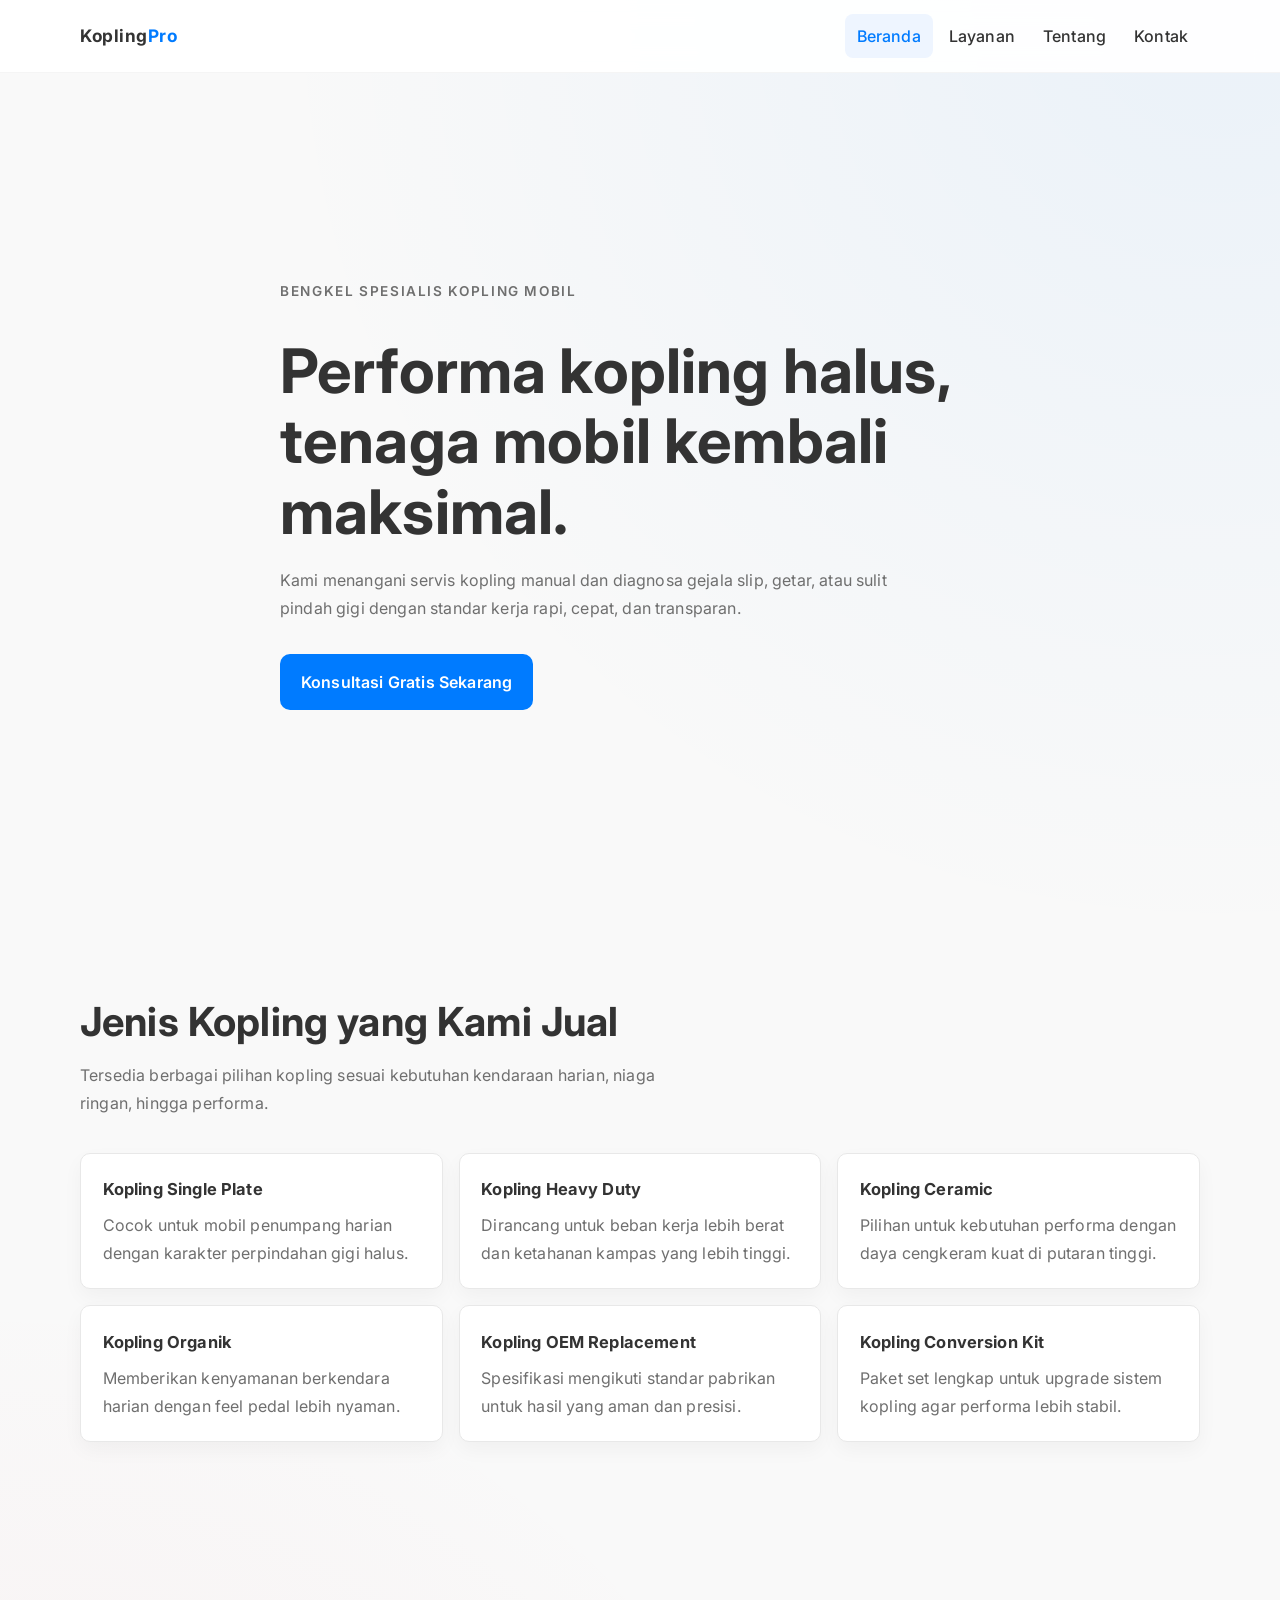
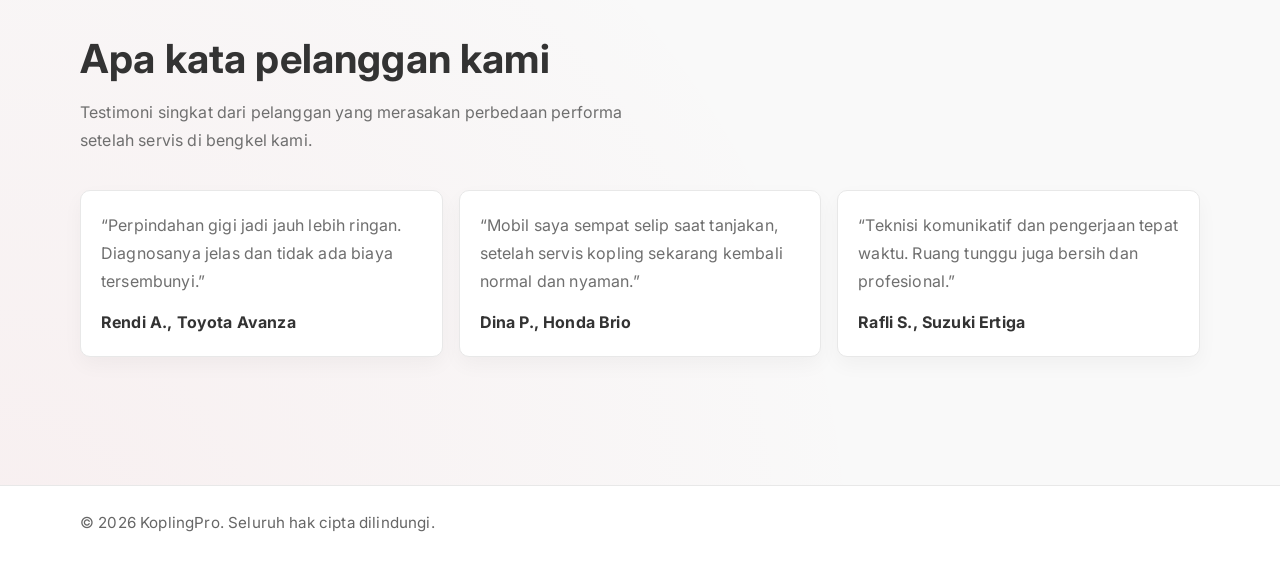
==== index.html @ 07fee78d "first commit" ====
<!doctype html>
<html lang="id">
  <head>
    <meta charset="UTF-8" />
    <meta name="viewport" content="width=device-width, initial-scale=1.0" />
    <meta
      name="description"
      content="Bengkel spesialis kopling mobil dengan teknisi berpengalaman, diagnosa akurat, dan proses pengerjaan transparan."
    />
    <title>Bengkel Kopling Pro | Beranda</title>
    <link rel="stylesheet" href="style.css" />
  </head>
  <body>
    <header class="site-header">
      <div class="container nav">
        <a class="logo" href="index.html">Kopling<span>Pro</span></a>
        <button class="nav-toggle" aria-label="Buka menu" aria-expanded="false">
          <span class="hamburger"></span>
        </button>
        <ul class="nav-menu">
          <li><a class="active" href="index.html">Beranda</a></li>
          <li><a href="layanan.html">Layanan</a></li>
          <li><a href="tentang.html">Tentang</a></li>
          <li><a href="kontak.html">Kontak</a></li>
        </ul>
      </div>
    </header>

    <main>
      <section class="hero">
        <div class="container hero-content">
          <p class="eyebrow">Bengkel Spesialis Kopling Mobil</p>
          <h1>Performa kopling halus, tenaga mobil kembali maksimal.</h1>
          <p>
            Kami menangani servis kopling manual dan diagnosa gejala slip, getar, atau sulit pindah gigi dengan
            standar kerja rapi, cepat, dan transparan.
          </p>
          <a class="btn btn-primary" href="kontak.html">Konsultasi Gratis Sekarang</a>
        </div>
      </section>

      <section class="page-section">
        <div class="container">
          <h2 class="section-title">Jenis Kopling yang Kami Jual</h2>
          <p class="section-intro">
            Tersedia berbagai pilihan kopling sesuai kebutuhan kendaraan harian, niaga ringan, hingga performa.
          </p>
          <div class="grid clutch-grid">
            <article class="clutch-card">
              <h3>Kopling Single Plate</h3>
              <p>Cocok untuk mobil penumpang harian dengan karakter perpindahan gigi halus.</p>
            </article>
            <article class="clutch-card">
              <h3>Kopling Heavy Duty</h3>
              <p>Dirancang untuk beban kerja lebih berat dan ketahanan kampas yang lebih tinggi.</p>
            </article>
            <article class="clutch-card">
              <h3>Kopling Ceramic</h3>
              <p>Pilihan untuk kebutuhan performa dengan daya cengkeram kuat di putaran tinggi.</p>
            </article>
            <article class="clutch-card">
              <h3>Kopling Organik</h3>
              <p>Memberikan kenyamanan berkendara harian dengan feel pedal lebih nyaman.</p>
            </article>
            <article class="clutch-card">
              <h3>Kopling OEM Replacement</h3>
              <p>Spesifikasi mengikuti standar pabrikan untuk hasil yang aman dan presisi.</p>
            </article>
            <article class="clutch-card">
              <h3>Kopling Conversion Kit</h3>
              <p>Paket set lengkap untuk upgrade sistem kopling agar performa lebih stabil.</p>
            </article>
          </div>
        </div>
      </section>

      <section class="page-section">
        <div class="container">
          <h2 class="section-title">Apa kata pelanggan kami</h2>
          <p class="section-intro">
            Testimoni singkat dari pelanggan yang merasakan perbedaan performa setelah servis di bengkel kami.
          </p>
          <div class="grid testimonial-grid">
            <article class="testimonial-card">
              <p>
                “Perpindahan gigi jadi jauh lebih ringan. Diagnosanya jelas dan tidak ada biaya tersembunyi.”
              </p>
              <h3>Rendi A., Toyota Avanza</h3>
            </article>
            <article class="testimonial-card">
              <p>
                “Mobil saya sempat selip saat tanjakan, setelah servis kopling sekarang kembali normal dan nyaman.”
              </p>
              <h3>Dina P., Honda Brio</h3>
            </article>
            <article class="testimonial-card">
              <p>
                “Teknisi komunikatif dan pengerjaan tepat waktu. Ruang tunggu juga bersih dan profesional.”
              </p>
              <h3>Rafli S., Suzuki Ertiga</h3>
            </article>
          </div>
        </div>
      </section>
    </main>

    <footer class="site-footer">
      <div class="container">&copy; <span id="year"></span> KoplingPro. Seluruh hak cipta dilindungi.</div>
    </footer>

    <script src="script.js"></script>
  </body>
</html>
---- style.css ----
@import url('https://fonts.googleapis.com/css2?family=Inter:wght@400;500;600;700&display=swap');

:root {
  --bg: #f9f9f9;
  --surface: #ffffff;
  --text: #333333;
  --muted: #6f6f6f;
  --border: #e8e8e8;
  --accent: #007bff;
  --accent-alt: #dc3545;
  --radius: 10px;
  --shadow-soft: 0 8px 20px rgba(0, 0, 0, 0.04);
  --container: 1120px;
}

* {
  box-sizing: border-box;
  margin: 0;
  padding: 0;
}

html {
  scroll-behavior: smooth;
}

body {
  font-family: 'Inter', sans-serif;
  background: radial-gradient(circle at 95% 0%, rgba(0, 123, 255, 0.06), transparent 38%),
    radial-gradient(circle at 0% 100%, rgba(220, 53, 69, 0.05), transparent 35%),
    var(--bg);
  color: var(--text);
  line-height: 1.75;
  letter-spacing: 0.01em;
}

img {
  max-width: 100%;
  display: block;
}

a {
  color: inherit;
  text-decoration: none;
}

.container {
  width: min(100% - 2.5rem, var(--container));
  margin-inline: auto;
}

.site-header {
  position: sticky;
  top: 0;
  z-index: 50;
  background: rgba(255, 255, 255, 0.92);
  backdrop-filter: blur(12px);
  border-bottom: 1px solid rgba(0, 0, 0, 0.04);
}

.nav {
  min-height: 72px;
  display: flex;
  align-items: center;
  justify-content: space-between;
}

.logo {
  font-size: 1.08rem;
  font-weight: 700;
  letter-spacing: 0.03em;
}

.logo span {
  color: var(--accent);
}

.nav-toggle {
  width: 44px;
  height: 44px;
  border: 0;
  border-radius: 8px;
  background: transparent;
  display: grid;
  place-items: center;
  cursor: pointer;
}

.hamburger,
.hamburger::before,
.hamburger::after {
  width: 22px;
  height: 2px;
  border-radius: 2px;
  background: var(--text);
  transition: transform 0.25s ease;
  content: '';
  display: block;
}

.hamburger {
  position: relative;
}

.hamburger::before {
  position: absolute;
  transform: translateY(-7px);
}

.hamburger::after {
  position: absolute;
  transform: translateY(7px);
}

.nav-toggle[aria-expanded='true'] .hamburger {
  background: transparent;
}

.nav-toggle[aria-expanded='true'] .hamburger::before {
  transform: rotate(45deg);
}

.nav-toggle[aria-expanded='true'] .hamburger::after {
  transform: rotate(-45deg);
}

.nav-menu {
  position: fixed;
  top: 72px;
  left: 0;
  right: 0;
  background: rgba(255, 255, 255, 0.98);
  border-bottom: 1px solid var(--border);
  list-style: none;
  padding: 1.1rem 1.25rem 1.4rem;
  display: grid;
  gap: 0.45rem;
  transform: translateY(-130%);
  transition: transform 0.3s ease;
}

.nav-menu.is-open {
  transform: translateY(0);
}

.nav-menu a {
  display: block;
  padding: 0.7rem 0.8rem;
  border-radius: 8px;
  font-weight: 500;
}

.nav-menu a:hover {
  background: #f4f8ff;
  color: var(--accent);
}

.nav-menu a.active {
  background: #eef5ff;
  color: var(--accent);
}

.page-section {
  padding: 4.75rem 0;
}

.section-title {
  font-size: clamp(1.75rem, 2.2vw + 1rem, 2.5rem);
  line-height: 1.25;
  margin-bottom: 0.85rem;
}

.section-intro {
  max-width: 58ch;
  color: var(--muted);
  margin-bottom: 2.25rem;
}

.hero {
  min-height: calc(100vh - 72px);
  display: grid;
  place-items: center;
  padding: 4rem 0 3rem;
}

.hero-content {
  max-width: 720px;
}

.eyebrow {
  font-size: 0.85rem;
  font-weight: 600;
  letter-spacing: 0.12em;
  text-transform: uppercase;
  color: var(--accent);
  margin-bottom: 0.8rem;
}

.hero h1 {
  font-size: clamp(2.1rem, 4.8vw, 4rem);
  line-height: 1.15;
  margin-bottom: 1.15rem;
}

.hero p {
  color: var(--muted);
  max-width: 62ch;
  margin-bottom: 2rem;
}

.btn {
  display: inline-flex;
  align-items: center;
  justify-content: center;
  min-height: 48px;
  padding: 0.82rem 1.25rem;
  border: 1px solid transparent;
  border-radius: 10px;
  font-weight: 600;
  transition: transform 0.2s ease, box-shadow 0.2s ease, background-color 0.2s ease;
}

.btn-primary {
  background: var(--accent);
  color: #ffffff;
}

.btn-primary:hover {
  transform: translateY(-1px);
  box-shadow: 0 10px 20px rgba(0, 123, 255, 0.2);
}

.grid {
  display: grid;
  gap: 1rem;
}

.testimonial-card,
.service-card,
.info-card,
.clutch-card {
  background: var(--surface);
  border: 1px solid var(--border);
  border-radius: var(--radius);
  padding: 1.25rem;
  box-shadow: var(--shadow-soft);
}

.clutch-card {
  padding: 1.35rem;
}

.clutch-card h3 {
  font-size: 1.03rem;
  margin-bottom: 0.42rem;
}

.clutch-card p {
  color: var(--muted);
}

.testimonial-card p {
  color: var(--muted);
  margin-bottom: 0.85rem;
}

.testimonial-card h3 {
  font-size: 1rem;
}

.service-card {
  padding: 1.4rem;
}

.service-card .icon-wrap {
  width: 48px;
  height: 48px;
  border-radius: 12px;
  border: 1px solid #d9e6ff;
  display: grid;
  place-items: center;
  margin-bottom: 1rem;
  color: var(--accent);
}

.service-card h3 {
  margin-bottom: 0.45rem;
  font-size: 1.05rem;
}

.service-card p {
  color: var(--muted);
}

.about-layout {
  display: grid;
  gap: 1rem;
}

.visual-placeholder {
  min-height: 280px;
  border-radius: var(--radius);
  border: 1px dashed #d6d6d6;
  background: linear-gradient(145deg, #ffffff, #f3f5f7);
  display: grid;
  place-items: center;
  text-align: center;
  padding: 1.2rem;
  color: #7b7b7b;
}

.visual-placeholder h3 {
  font-size: 1.25rem;
  color: #555555;
}

.contact-wrap {
  max-width: 760px;
}

.form-group {
  margin-bottom: 1.15rem;
}

label {
  display: block;
  font-weight: 500;
  margin-bottom: 0.4rem;
}

input,
textarea {
  width: 100%;
  border: 1px solid var(--border);
  border-radius: 8px;
  padding: 0.85rem 0.9rem;
  font: inherit;
  background: #fff;
  transition: border-color 0.2s ease, box-shadow 0.2s ease;
}

input:focus,
textarea:focus {
  outline: none;
  border-color: var(--accent);
  box-shadow: 0 0 0 3px rgba(0, 123, 255, 0.14);
}

textarea {
  min-height: 150px;
  resize: vertical;
}

.btn-block {
  width: 100%;
}

.note {
  margin-top: 0.9rem;
  color: var(--muted);
  font-size: 0.95rem;
}

.site-footer {
  border-top: 1px solid var(--border);
  padding: 1.5rem 0 2rem;
  margin-top: 2rem;
  color: #666666;
  font-size: 0.95rem;
  background: #ffffff;
}

@media (min-width: 760px) {
  .nav-toggle {
    display: none;
  }

  .nav-menu {
    position: static;
    transform: none;
    border: 0;
    background: transparent;
    padding: 0;
    display: flex;
    align-items: center;
    gap: 0.25rem;
  }

  .nav-menu a {
    padding: 0.52rem 0.75rem;
  }

  .grid.testimonial-grid {
    grid-template-columns: repeat(3, minmax(0, 1fr));
  }

  .grid.service-grid {
    grid-template-columns: repeat(2, minmax(0, 1fr));
  }

  .grid.clutch-grid {
    grid-template-columns: repeat(2, minmax(0, 1fr));
  }

  .about-layout {
    grid-template-columns: 1.2fr 1fr;
    align-items: center;
  }
}

@media (min-width: 1024px) {
  .page-section {
    padding: 6rem 0;
  }

  .grid.service-grid {
    grid-template-columns: repeat(3, minmax(0, 1fr));
  }

  .grid.clutch-grid {
    grid-template-columns: repeat(3, minmax(0, 1fr));
  }
}
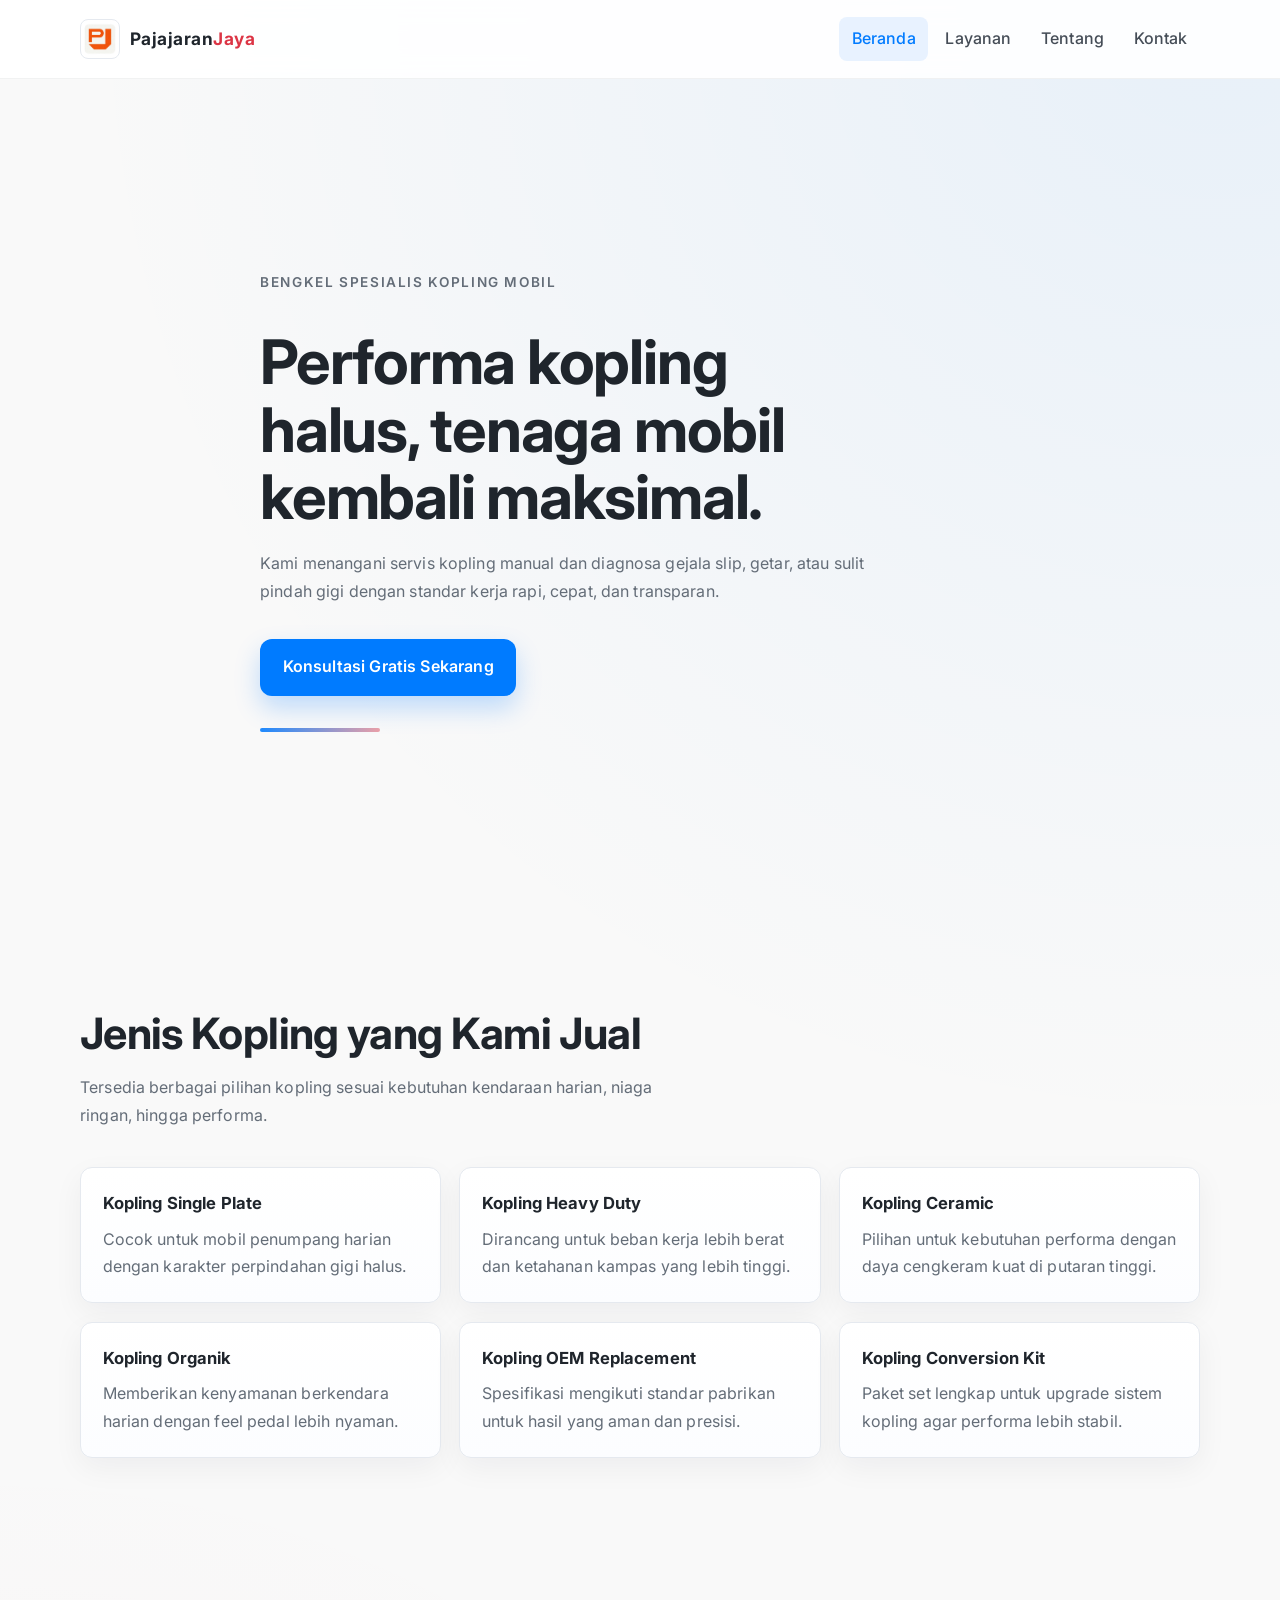
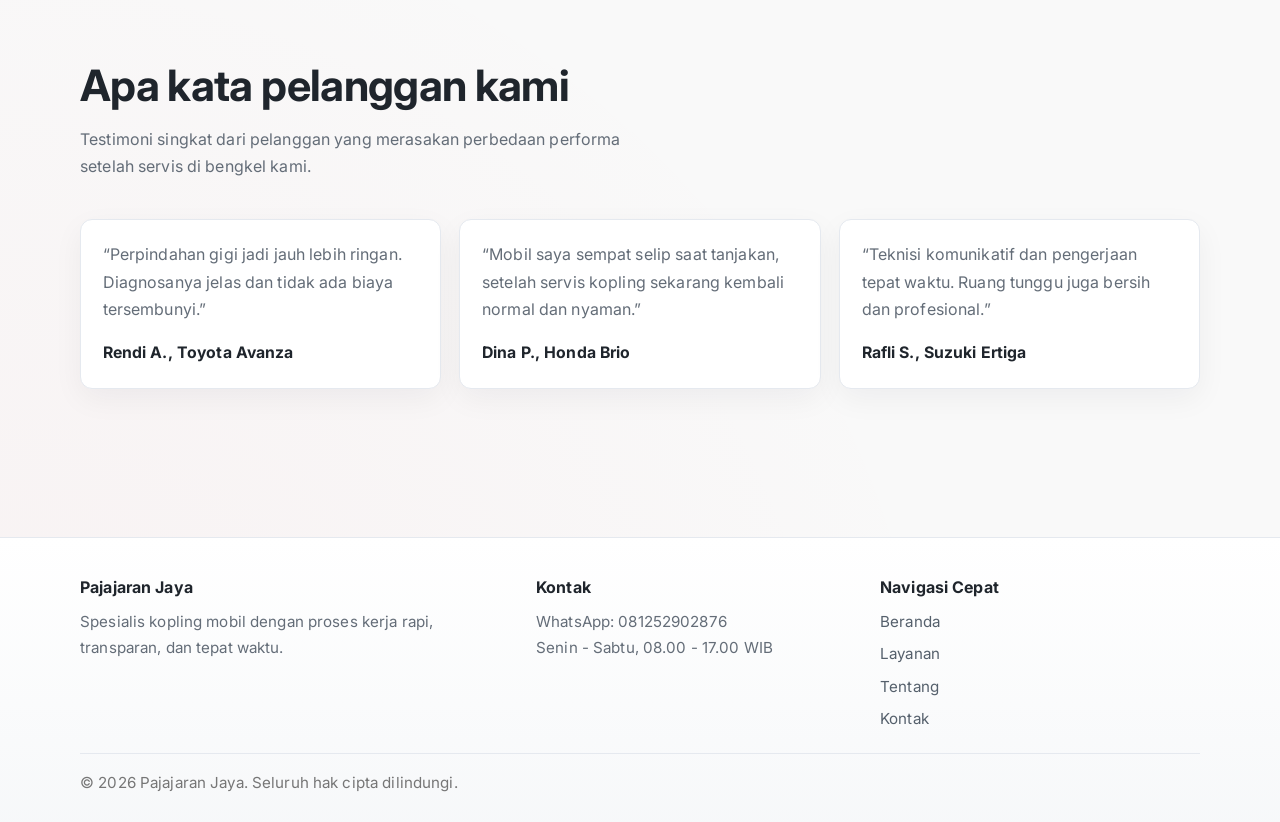
==== commit 332e59dc: "beres 1" ====
--- a/index.html
+++ b/index.html
@@ -13,7 +13,10 @@
   <body>
     <header class="site-header">
       <div class="container nav">
-        <a class="logo" href="index.html">Kopling<span>Pro</span></a>
+        <a class="logo" href="index.html" aria-label="Pajajaran Jaya - Beranda">
+          <img class="logo-mark" src="tempat/logo.png" alt="Logo Pajajaran Jaya" />
+          <span class="logo-text">Pajajaran<span>Jaya</span></span>
+        </a>
         <button class="nav-toggle" aria-label="Buka menu" aria-expanded="false">
           <span class="hamburger"></span>
         </button>
@@ -105,7 +108,27 @@
     </main>
 
     <footer class="site-footer">
-      <div class="container">&copy; <span id="year"></span> KoplingPro. Seluruh hak cipta dilindungi.</div>
+      <div class="container footer-grid">
+        <section>
+          <h3 class="footer-title">Pajajaran Jaya</h3>
+          <p class="footer-text">Spesialis kopling mobil dengan proses kerja rapi, transparan, dan tepat waktu.</p>
+        </section>
+        <section>
+          <h3 class="footer-title">Kontak</h3>
+          <p class="footer-text">WhatsApp: 081252902876</p>
+          <p class="footer-text">Senin - Sabtu, 08.00 - 17.00 WIB</p>
+        </section>
+        <nav aria-label="Navigasi footer">
+          <h3 class="footer-title">Navigasi Cepat</h3>
+          <ul class="footer-links">
+            <li><a href="index.html">Beranda</a></li>
+            <li><a href="layanan.html">Layanan</a></li>
+            <li><a href="tentang.html">Tentang</a></li>
+            <li><a href="kontak.html">Kontak</a></li>
+          </ul>
+        </nav>
+      </div>
+      <div class="container footer-bottom">&copy; <span id="year"></span> Pajajaran Jaya. Seluruh hak cipta dilindungi.</div>
     </footer>
 
     <script src="script.js"></script>
--- a/style.css
+++ b/style.css
@@ -2,14 +2,20 @@
 
 :root {
   --bg: #f9f9f9;
+  --bg-soft: #f4f6f8;
   --surface: #ffffff;
   --text: #333333;
-  --muted: #6f6f6f;
-  --border: #e8e8e8;
+  --text-strong: #1f252c;
+  --muted: #646d78;
+  --border: #e5e9ef;
+  --border-strong: #d8dee7;
   --accent: #007bff;
   --accent-alt: #dc3545;
-  --radius: 10px;
-  --shadow-soft: 0 8px 20px rgba(0, 0, 0, 0.04);
+  --radius-sm: 8px;
+  --radius: 12px;
+  --radius-lg: 16px;
+  --shadow-soft: 0 10px 30px rgba(15, 23, 42, 0.05);
+  --shadow-float: 0 20px 40px rgba(15, 23, 42, 0.08);
   --container: 1120px;
 }
 
@@ -25,12 +31,13 @@
 
 body {
   font-family: 'Inter', sans-serif;
-  background: radial-gradient(circle at 95% 0%, rgba(0, 123, 255, 0.06), transparent 38%),
-    radial-gradient(circle at 0% 100%, rgba(220, 53, 69, 0.05), transparent 35%),
+  background: radial-gradient(circle at 95% 0%, rgba(0, 123, 255, 0.07), transparent 42%),
+    radial-gradient(circle at 0% 100%, rgba(220, 53, 69, 0.04), transparent 36%),
     var(--bg);
   color: var(--text);
-  line-height: 1.75;
-  letter-spacing: 0.01em;
+  line-height: 1.72;
+  letter-spacing: 0.008em;
+  text-rendering: optimizeLegibility;
 }
 
 img {
@@ -41,6 +48,10 @@
 a {
   color: inherit;
   text-decoration: none;
+}
+
+p {
+  margin: 0;
 }
 
 .container {
@@ -52,37 +63,57 @@
   position: sticky;
   top: 0;
   z-index: 50;
-  background: rgba(255, 255, 255, 0.92);
-  backdrop-filter: blur(12px);
-  border-bottom: 1px solid rgba(0, 0, 0, 0.04);
+  background: rgba(255, 255, 255, 0.9);
+  backdrop-filter: blur(14px);
+  border-bottom: 1px solid rgba(31, 37, 44, 0.06);
 }
 
 .nav {
-  min-height: 72px;
+  min-height: 78px;
   display: flex;
   align-items: center;
   justify-content: space-between;
 }
 
 .logo {
+  display: inline-flex;
+  align-items: center;
+  gap: 0.6rem;
   font-size: 1.08rem;
   font-weight: 700;
   letter-spacing: 0.03em;
-}
-
-.logo span {
-  color: var(--accent);
+  color: var(--text-strong);
+}
+
+.logo-mark {
+  width: 40px;
+  height: 40px;
+  object-fit: contain;
+  border-radius: var(--radius-sm);
+  border: 1px solid var(--border);
+  background: #fff;
+  padding: 0.2rem;
+}
+
+.logo-text span {
+  color: var(--accent-alt);
 }
 
 .nav-toggle {
   width: 44px;
   height: 44px;
-  border: 0;
-  border-radius: 8px;
+  border: 1px solid transparent;
+  border-radius: var(--radius-sm);
   background: transparent;
   display: grid;
   place-items: center;
   cursor: pointer;
+  transition: border-color 0.2s ease, background-color 0.2s ease;
+}
+
+.nav-toggle:hover {
+  border-color: var(--border-strong);
+  background: #f5f9ff;
 }
 
 .hamburger,
@@ -125,17 +156,18 @@
 
 .nav-menu {
   position: fixed;
-  top: 72px;
+  top: 78px;
   left: 0;
   right: 0;
   background: rgba(255, 255, 255, 0.98);
   border-bottom: 1px solid var(--border);
   list-style: none;
-  padding: 1.1rem 1.25rem 1.4rem;
-  display: grid;
-  gap: 0.45rem;
+  padding: 1.1rem 1.25rem 1.45rem;
+  display: grid;
+  gap: 0.5rem;
   transform: translateY(-130%);
-  transition: transform 0.3s ease;
+  transition: transform 0.32s ease;
+  box-shadow: 0 16px 34px rgba(15, 23, 42, 0.09);
 }
 
 .nav-menu.is-open {
@@ -144,46 +176,61 @@
 
 .nav-menu a {
   display: block;
-  padding: 0.7rem 0.8rem;
-  border-radius: 8px;
+  padding: 0.72rem 0.84rem;
+  border-radius: var(--radius-sm);
   font-weight: 500;
+  color: #454d57;
+  transition: background-color 0.2s ease, color 0.2s ease;
 }
 
 .nav-menu a:hover {
-  background: #f4f8ff;
-  color: var(--accent);
-}
-
-.nav-menu a.active {
   background: #eef5ff;
   color: var(--accent);
 }
 
+.nav-menu a.active {
+  background: #e8f2ff;
+  color: var(--accent);
+}
+
 .page-section {
-  padding: 4.75rem 0;
+  padding: 5rem 0;
 }
 
 .section-title {
-  font-size: clamp(1.75rem, 2.2vw + 1rem, 2.5rem);
-  line-height: 1.25;
-  margin-bottom: 0.85rem;
+  font-size: clamp(1.78rem, 2.3vw + 1rem, 2.7rem);
+  line-height: 1.2;
+  letter-spacing: -0.015em;
+  color: var(--text-strong);
+  margin-bottom: 0.9rem;
 }
 
 .section-intro {
   max-width: 58ch;
   color: var(--muted);
-  margin-bottom: 2.25rem;
+  margin-bottom: 2.35rem;
 }
 
 .hero {
   min-height: calc(100vh - 72px);
   display: grid;
   place-items: center;
-  padding: 4rem 0 3rem;
+  padding: 4.25rem 0 3.2rem;
+  position: relative;
 }
 
 .hero-content {
-  max-width: 720px;
+  max-width: 760px;
+}
+
+.hero-content::after {
+  content: '';
+  display: block;
+  width: 120px;
+  height: 4px;
+  border-radius: 999px;
+  margin-top: 2rem;
+  background: linear-gradient(90deg, rgba(0, 123, 255, 0.88), rgba(220, 53, 69, 0.45));
 }
 
 .eyebrow {
@@ -197,41 +244,45 @@
 
 .hero h1 {
   font-size: clamp(2.1rem, 4.8vw, 4rem);
-  line-height: 1.15;
-  margin-bottom: 1.15rem;
+  line-height: 1.1;
+  letter-spacing: -0.02em;
+  margin-bottom: 1.2rem;
+  color: var(--text-strong);
 }
 
 .hero p {
   color: var(--muted);
   max-width: 62ch;
-  margin-bottom: 2rem;
+  margin-bottom: 2.1rem;
 }
 
 .btn {
   display: inline-flex;
   align-items: center;
   justify-content: center;
-  min-height: 48px;
-  padding: 0.82rem 1.25rem;
+  min-height: 50px;
+  padding: 0.85rem 1.35rem;
   border: 1px solid transparent;
-  border-radius: 10px;
+  border-radius: var(--radius);
   font-weight: 600;
-  transition: transform 0.2s ease, box-shadow 0.2s ease, background-color 0.2s ease;
+  letter-spacing: 0.01em;
+  transition: transform 0.24s ease, box-shadow 0.24s ease, background-color 0.24s ease;
 }
 
 .btn-primary {
   background: var(--accent);
   color: #ffffff;
+  box-shadow: 0 12px 26px rgba(0, 123, 255, 0.24);
 }
 
 .btn-primary:hover {
-  transform: translateY(-1px);
-  box-shadow: 0 10px 20px rgba(0, 123, 255, 0.2);
+  transform: translateY(-2px);
+  box-shadow: 0 16px 28px rgba(0, 123, 255, 0.3);
 }
 
 .grid {
   display: grid;
-  gap: 1rem;
+  gap: 1.15rem;
 }
 
 .testimonial-card,
@@ -241,17 +292,28 @@
   background: var(--surface);
   border: 1px solid var(--border);
   border-radius: var(--radius);
-  padding: 1.25rem;
+  padding: 1.35rem;
   box-shadow: var(--shadow-soft);
+  transition: transform 0.25s ease, box-shadow 0.25s ease, border-color 0.25s ease;
+}
+
+.testimonial-card:hover,
+.service-card:hover,
+.info-card:hover,
+.clutch-card:hover {
+  transform: translateY(-4px);
+  border-color: var(--border-strong);
+  box-shadow: var(--shadow-float);
 }
 
 .clutch-card {
-  padding: 1.35rem;
+  background: linear-gradient(180deg, #ffffff 0%, #fcfdff 100%);
 }
 
 .clutch-card h3 {
-  font-size: 1.03rem;
-  margin-bottom: 0.42rem;
+  font-size: 1.04rem;
+  margin-bottom: 0.48rem;
+  color: var(--text-strong);
 }
 
 .clutch-card p {
@@ -260,31 +322,34 @@
 
 .testimonial-card p {
   color: var(--muted);
-  margin-bottom: 0.85rem;
+  margin-bottom: 0.95rem;
 }
 
 .testimonial-card h3 {
-  font-size: 1rem;
+  font-size: 0.99rem;
+  color: var(--text-strong);
 }
 
 .service-card {
-  padding: 1.4rem;
+  padding: 1.45rem;
 }
 
 .service-card .icon-wrap {
-  width: 48px;
-  height: 48px;
-  border-radius: 12px;
-  border: 1px solid #d9e6ff;
+  width: 50px;
+  height: 50px;
+  border-radius: 14px;
+  border: 1px solid #dbe7fb;
+  background: #f6faff;
   display: grid;
   place-items: center;
-  margin-bottom: 1rem;
+  margin-bottom: 1.05rem;
   color: var(--accent);
 }
 
 .service-card h3 {
-  margin-bottom: 0.45rem;
-  font-size: 1.05rem;
+  margin-bottom: 0.5rem;
+  font-size: 1.07rem;
+  color: var(--text-strong);
 }
 
 .service-card p {
@@ -293,12 +358,12 @@
 
 .about-layout {
   display: grid;
-  gap: 1rem;
+  gap: 1.2rem;
 }
 
 .visual-placeholder {
   min-height: 280px;
-  border-radius: var(--radius);
+  border-radius: var(--radius-lg);
   border: 1px dashed #d6d6d6;
   background: linear-gradient(145deg, #ffffff, #f3f5f7);
   display: grid;
@@ -313,29 +378,52 @@
   color: #555555;
 }
 
+.about-photo-wrap {
+  border-radius: var(--radius-lg);
+  border: 1px solid var(--border);
+  overflow: hidden;
+  box-shadow: var(--shadow-soft);
+  background: #ffffff;
+}
+
+.about-photo {
+  width: 100%;
+  height: 100%;
+  min-height: 280px;
+  object-fit: cover;
+  display: block;
+}
+
 .contact-wrap {
-  max-width: 760px;
+  max-width: 800px;
 }
 
 .form-group {
-  margin-bottom: 1.15rem;
+  margin-bottom: 1.25rem;
 }
 
 label {
   display: block;
   font-weight: 500;
-  margin-bottom: 0.4rem;
+  margin-bottom: 0.46rem;
+  color: #444d57;
 }
 
 input,
 textarea {
   width: 100%;
-  border: 1px solid var(--border);
-  border-radius: 8px;
-  padding: 0.85rem 0.9rem;
+  border: 1px solid var(--border-strong);
+  border-radius: var(--radius-sm);
+  padding: 0.9rem 0.92rem;
   font: inherit;
+  color: var(--text);
   background: #fff;
   transition: border-color 0.2s ease, box-shadow 0.2s ease;
+}
+
+input::placeholder,
+textarea::placeholder {
+  color: #9aa4af;
 }
 
 input:focus,
@@ -360,13 +448,84 @@
   font-size: 0.95rem;
 }
 
+.map-section {
+  margin-top: 3.2rem;
+}
+
+.map-embed {
+  border: 1px solid var(--border);
+  border-radius: var(--radius-lg);
+  overflow: hidden;
+  box-shadow: var(--shadow-soft);
+  background: #ffffff;
+}
+
+.map-embed iframe {
+  width: 100%;
+  min-height: 340px;
+  display: block;
+}
+
 .site-footer {
   border-top: 1px solid var(--border);
-  padding: 1.5rem 0 2rem;
-  margin-top: 2rem;
+  margin-top: 3rem;
   color: #666666;
   font-size: 0.95rem;
-  background: #ffffff;
+  background: linear-gradient(180deg, #ffffff 0%, var(--bg-soft) 130%);
+}
+
+.footer-grid {
+  padding: 2.2rem 0 1.3rem;
+  display: grid;
+  gap: 1.5rem;
+}
+
+.footer-title {
+  color: var(--text-strong);
+  font-size: 1rem;
+  margin-bottom: 0.5rem;
+}
+
+.footer-text {
+  color: var(--muted);
+}
+
+.footer-links {
+  list-style: none;
+  display: grid;
+  gap: 0.38rem;
+}
+
+.footer-links a {
+  color: #55606c;
+  transition: color 0.2s ease, transform 0.2s ease;
+}
+
+.footer-links a:hover {
+  color: var(--accent);
+  transform: translateX(2px);
+}
+
+.footer-bottom {
+  border-top: 1px solid var(--border);
+  padding: 1rem 0 1.65rem;
+  color: #767676;
+}
+
+@media (max-width: 759px) {
+  .hero {
+    min-height: auto;
+    padding-top: 3.2rem;
+  }
+
+  .hero-content::after {
+    width: 92px;
+    margin-top: 1.55rem;
+  }
+
+  .section-intro {
+    margin-bottom: 1.9rem;
+  }
 }
 
 @media (min-width: 760px) {
@@ -379,14 +538,15 @@
     transform: none;
     border: 0;
     background: transparent;
+    box-shadow: none;
     padding: 0;
     display: flex;
     align-items: center;
-    gap: 0.25rem;
+    gap: 0.3rem;
   }
 
   .nav-menu a {
-    padding: 0.52rem 0.75rem;
+    padding: 0.54rem 0.78rem;
   }
 
   .grid.testimonial-grid {
@@ -404,12 +564,17 @@
   .about-layout {
     grid-template-columns: 1.2fr 1fr;
     align-items: center;
+    gap: 1.35rem;
+  }
+
+  .footer-grid {
+    grid-template-columns: 1.35fr 1fr 1fr;
   }
 }
 
 @media (min-width: 1024px) {
   .page-section {
-    padding: 6rem 0;
+    padding: 6.3rem 0;
   }
 
   .grid.service-grid {
@@ -419,4 +584,19 @@
   .grid.clutch-grid {
     grid-template-columns: repeat(3, minmax(0, 1fr));
   }
-}
+
+  .hero h1 {
+    max-width: 15.5ch;
+  }
+}
+
+@media (prefers-reduced-motion: reduce) {
+  *,
+  *::before,
+  *::after {
+    animation-duration: 0.01ms !important;
+    animation-iteration-count: 1 !important;
+    transition-duration: 0.01ms !important;
+    scroll-behavior: auto !important;
+  }
+}
